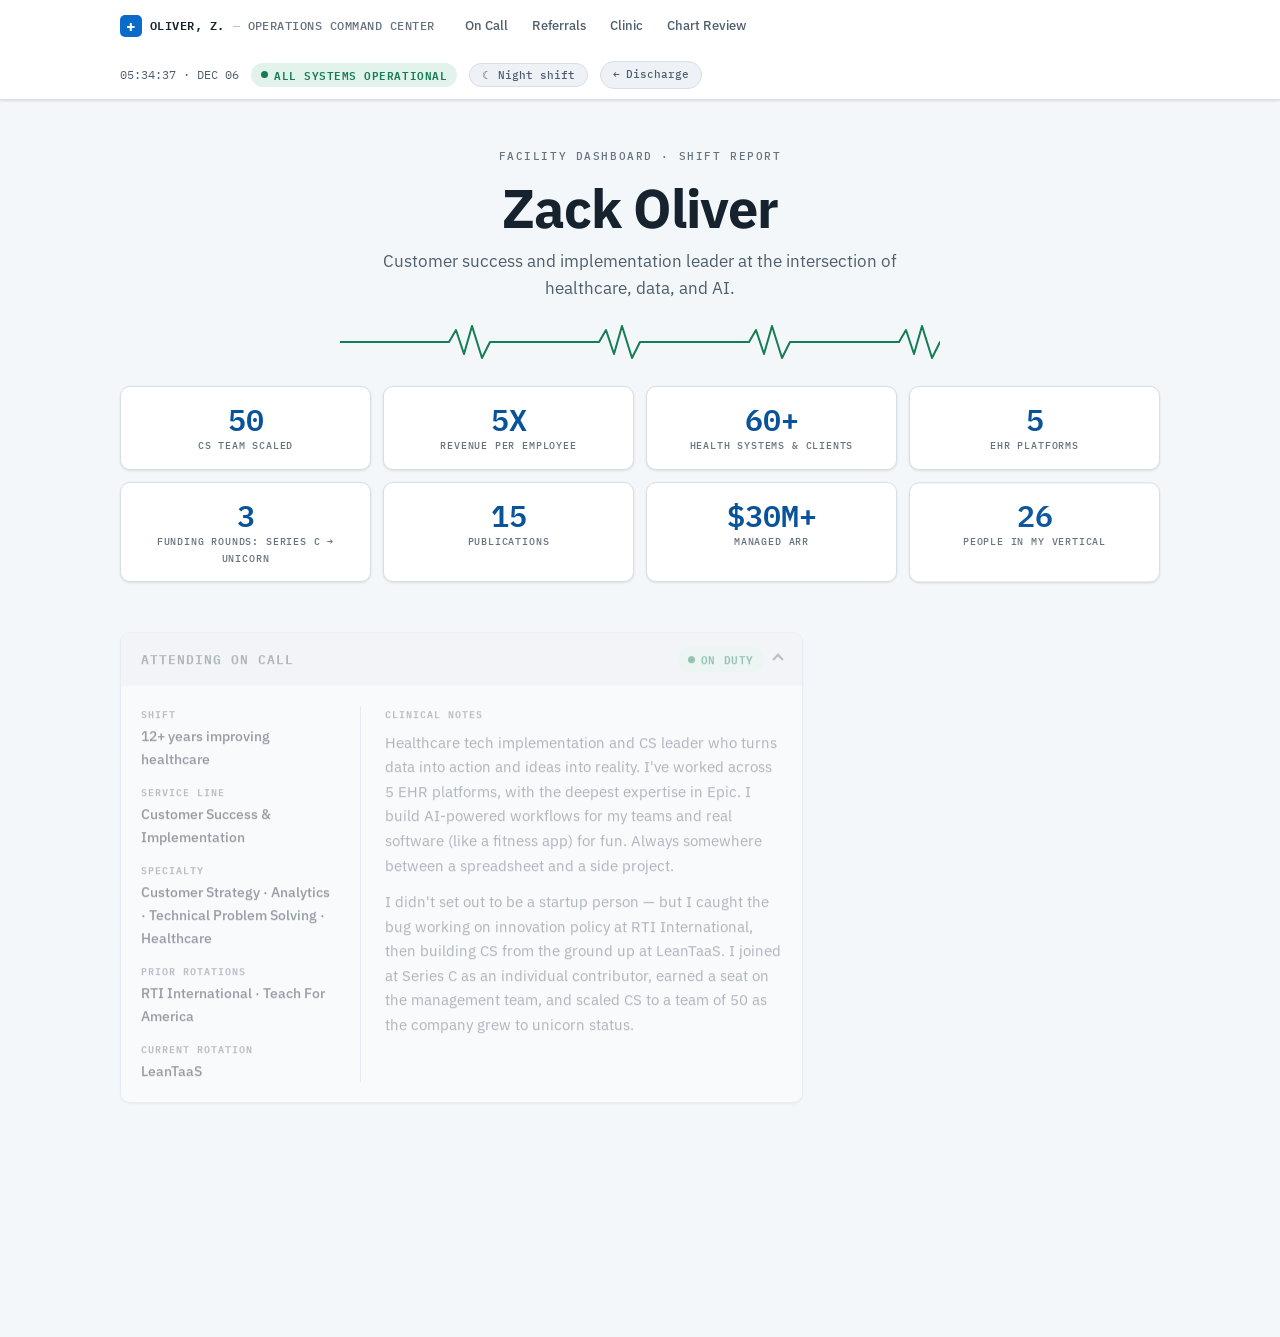
==== healthcare.html @ 646eb411 "Add Zack's Arcade as a 5th side project on both portfolios Zack's Arcade (https://zack0liver.github." ====
<!DOCTYPE html>
<html lang="en">
<head>
  <meta charset="UTF-8" />
  <meta name="viewport" content="width=device-width, initial-scale=1.0" />
  <title>Zack Oliver — Healthcare Mode</title>
  <meta name="description" content="Zack Oliver — customer success and implementation leader at the intersection of healthcare, data, and AI." />
  <link rel="preconnect" href="https://fonts.googleapis.com" />
  <link rel="preconnect" href="https://fonts.gstatic.com" crossorigin />
  <link href="https://fonts.googleapis.com/css2?family=IBM+Plex+Sans:wght@400;500;600;700&family=IBM+Plex+Mono:wght@400;500;600&display=swap" rel="stylesheet" />
  <link rel="stylesheet" href="healthcare.css" />
</head>
<body>
  <a class="skip-link" href="#main">Skip to content</a>

  <header class="statusbar">
    <div class="statusbar-inner">
      <div class="facility">
        <span class="facility-mark" aria-hidden="true">+</span>
        <span class="facility-name">OLIVER, Z. <span class="facility-sep" aria-hidden="true">—</span> <span class="facility-sub">OPERATIONS COMMAND CENTER</span></span>
      </div>

      <nav class="statusbar-nav" aria-label="Sections">
        <a href="#profile">On Call</a>
        <a href="#consults">Referrals</a>
        <a href="#units">Clinic</a>
        <a href="#records">Chart Review</a>
      </nav>

      <div class="statusbar-right">
        <span class="clock" id="clock" aria-hidden="true"></span>
        <span class="pill pill--ok pill--pulse"><span class="pill-dot" aria-hidden="true"></span>ALL SYSTEMS OPERATIONAL</span>
        <button class="theme-toggle" id="themeToggle" type="button" aria-pressed="false">
          <span class="theme-toggle-icon" aria-hidden="true">☾</span>
          <span class="theme-toggle-label">Night shift</span>
        </button>
        <a class="theme-toggle mode-exit" href="index.html" aria-label="Discharge — return to the classic portfolio">
          <span aria-hidden="true">←</span>
          <span>Discharge</span>
        </a>
      </div>
    </div>
  </header>

  <main id="main">

    <section class="hero" aria-labelledby="heroName">
      <p class="hero-kicker">FACILITY DASHBOARD · SHIFT REPORT</p>
      <h1 id="heroName">Zack Oliver</h1>
      <p class="tagline">Customer success and implementation leader at the intersection of healthcare, data, and AI.</p>

      <div class="ekg" aria-hidden="true">
        <svg viewBox="0 0 600 40" preserveAspectRatio="none" focusable="false">
          <path class="ekg-path" d="M0,20 L109,20 L116,8 L124,32 L132,4 L142,36 L150,20 L259,20 L266,8 L274,32 L282,4 L292,36 L300,20 L409,20 L416,8 L424,32 L432,4 L442,36 L450,20 L559,20 L566,8 L574,32 L582,4 L592,36 L600,20"
                fill="none" stroke="currentColor" stroke-width="2" stroke-linejoin="round" stroke-linecap="round" />
        </svg>
      </div>

      <ul class="kpi-strip">
        <li class="kpi">
          <span class="kpi-num" data-target="50">50</span>
          <span class="kpi-label">CS team scaled</span>
        </li>
        <li class="kpi">
          <span class="kpi-num" data-target="5" data-suffix="X">5X</span>
          <span class="kpi-label">Revenue per employee</span>
        </li>
        <li class="kpi">
          <span class="kpi-num" data-target="60" data-suffix="+">60+</span>
          <span class="kpi-label">Health systems &amp; clients</span>
        </li>
        <li class="kpi">
          <span class="kpi-num" data-target="5">5</span>
          <span class="kpi-label">EHR platforms</span>
        </li>
        <li class="kpi">
          <span class="kpi-num" data-target="3">3</span>
          <span class="kpi-label">Funding rounds: Series C → Unicorn</span>
        </li>
        <li class="kpi">
          <span class="kpi-num" data-target="15">15</span>
          <span class="kpi-label">Publications</span>
        </li>
        <li class="kpi">
          <span class="kpi-num" data-target="30" data-prefix="$" data-suffix="M+">$30M+</span>
          <span class="kpi-label">Managed ARR</span>
        </li>
        <li class="kpi">
          <span class="kpi-num" data-target="26">26</span>
          <span class="kpi-label">People in my vertical</span>
        </li>
      </ul>
    </section>

    <div class="board">

      <!-- Bio → Attending on Call -->
      <section class="panel panel--profile" id="profile" aria-labelledby="profileTitle">
        <h2 class="panel-heading">
          <button type="button" class="panel-head panel-toggle" id="profileToggle" aria-expanded="true" aria-controls="profileCollapse">
            <span class="panel-title" id="profileTitle">Attending on Call</span>
            <span class="panel-head-right">
              <span class="pill pill--ok"><span class="pill-dot" aria-hidden="true"></span>ON DUTY</span>
              <span class="panel-chevron" aria-hidden="true"></span>
            </span>
          </button>
        </h2>
        <div class="panel-collapse" id="profileCollapse">
        <div class="panel-collapse-inner">
        <div class="panel-body profile-grid">
          <dl class="id-band">
            <div class="id-field">
              <dt>Shift</dt>
              <dd>12+ years improving healthcare</dd>
            </div>
            <div class="id-field">
              <dt>Service line</dt>
              <dd>Customer Success &amp; Implementation</dd>
            </div>
            <div class="id-field">
              <dt>Specialty</dt>
              <dd>Customer Strategy · Analytics · Technical Problem Solving · Healthcare</dd>
            </div>
            <div class="id-field">
              <dt>Prior rotations</dt>
              <dd>RTI International · Teach For America</dd>
            </div>
            <div class="id-field">
              <dt>Current rotation</dt>
              <dd>LeanTaaS</dd>
            </div>
          </dl>
          <div class="clinical-notes">
            <h3 class="notes-label">Clinical notes</h3>
            <p class="bio-text">Healthcare tech implementation and CS leader who turns data into action and ideas into reality. I've worked across 5 EHR platforms, with the deepest expertise in Epic. I build AI-powered workflows for my teams and real software (like a fitness app) for fun. Always somewhere between a spreadsheet and a side project.</p>
            <p class="bio-text">I didn't set out to be a startup person — but I caught the bug working on innovation policy at RTI International, then building CS from the ground up at LeanTaaS. I joined at Series C as an individual contributor, earned a seat on the management team, and scaled CS to a team of 50 as the company grew to unicorn status.</p>
          </div>
        </div>
        </div>
        </div>
      </section>

      <!-- Work → Referral Network -->
      <section class="panel panel--consults" id="consults" aria-labelledby="consultsTitle">
        <h2 class="panel-heading">
          <button type="button" class="panel-head panel-toggle" id="consultsToggle" aria-expanded="true" aria-controls="consultsCollapse">
            <span class="panel-title" id="consultsTitle">Referral Network</span>
            <span class="panel-head-right">
              <span class="pill pill--info">2 OPEN REFERRALS</span>
              <span class="panel-chevron" aria-hidden="true"></span>
            </span>
          </button>
        </h2>
        <div class="panel-collapse" id="consultsCollapse">
          <div class="panel-collapse-inner">
            <div class="panel-body order-list">
              <a class="order" href="https://www.linkedin.com/in/zackoliver/" target="_blank" rel="noopener">
                <span class="order-text">
                  <span class="order-name">LinkedIn</span>
                  <span class="order-sub">Request consult</span>
                </span>
                <span class="order-arrow" aria-hidden="true">↗</span>
              </a>
              <a class="order" href="https://drive.google.com/file/d/1kv2L6vdcM7MrPz89x0JwOyeT-WVgE5cF/view?usp=sharing" target="_blank" rel="noopener">
                <span class="order-text">
                  <span class="order-name">Resume</span>
                  <span class="order-sub">Full chart · PDF</span>
                </span>
                <span class="order-arrow" aria-hidden="true">↗</span>
              </a>
            </div>
          </div>
        </div>
      </section>

      <!-- Side Projects → After-Hours Clinic bed board -->
      <section class="panel panel--units" id="units" aria-labelledby="unitsTitle">
        <h2 class="panel-heading">
          <button type="button" class="panel-head panel-toggle" id="unitsToggle" aria-expanded="true" aria-controls="unitsCollapse">
            <span class="panel-title" id="unitsTitle">After-Hours Clinic</span>
            <span class="panel-head-right">
              <span class="pill pill--ok"><span class="pill-dot" aria-hidden="true"></span>5 BEDS · ALL STABLE</span>
              <span class="panel-chevron" aria-hidden="true"></span>
            </span>
          </button>
        </h2>
        <div class="panel-collapse" id="unitsCollapse">
          <div class="panel-collapse-inner">
            <div class="unit-board" id="unitBoard">
              <noscript>
                <ul class="noscript-units">
                  <li><a href="https://cltstartups.com/" target="_blank" rel="noopener">Charlotte Startup Index</a></li>
                  <li><a href="https://zack0liver.github.io/kettlebell-app/" target="_blank" rel="noopener">Kettlebell Genie</a></li>
                  <li><a href="https://zack0liver.github.io/recipe-clipper/" target="_blank" rel="noopener">NomBook</a></li>
                  <li><a href="https://zack0liver.github.io/spark-app/" target="_blank" rel="noopener">Spark App</a></li>
                  <li><a href="https://zack0liver.github.io/games" target="_blank" rel="noopener">Zack's Arcade</a></li>
                </ul>
              </noscript>
            </div>
          </div>
        </div>
      </section>

      <!-- Publications → Chart Review -->
      <section class="panel panel--records" id="records" aria-labelledby="recordsTitle">
        <h2 class="panel-heading">
          <button type="button" class="panel-head panel-toggle" id="recordsToggle" aria-expanded="true" aria-controls="recordsCollapse">
            <span class="panel-title" id="recordsTitle">Chart Review</span>
            <span class="panel-head-right">
              <span class="pill pill--info">15 ENTRIES</span>
              <span class="panel-chevron" aria-hidden="true"></span>
            </span>
          </button>
        </h2>
        <div class="panel-collapse" id="recordsCollapse">
        <div class="panel-collapse-inner">
        <div class="panel-body">

          <div class="validation-strip">
            <span class="validation-label">External validation — as cited in</span>
            <span class="validation-outlets">
              <span>The New York Times</span>
              <span>NPR</span>
              <span>Ars Technica</span>
              <span>Becker's</span>
            </span>
          </div>

          <div class="filter-bar" role="group" aria-label="Filter records by tag">
            <button class="filter-btn" type="button" data-filter="all" aria-pressed="true">All <span class="filter-count">15</span></button>
            <button class="filter-btn" type="button" data-filter="healthcare" aria-pressed="false">healthcare <span class="filter-count">5</span></button>
            <button class="filter-btn" type="button" data-filter="startups" aria-pressed="false">startups <span class="filter-count">2</span></button>
            <button class="filter-btn" type="button" data-filter="innovation" aria-pressed="false">innovation <span class="filter-count">8</span></button>
            <span class="visually-hidden" aria-live="polite" id="filterStatus"></span>
          </div>

          <ol class="pub-list">

            <li class="pub-item" data-tag="healthcare">
              <span class="pub-year">2024</span>
              <div class="pub-body">
                <p class="pub-authors">Tobias, P., <strong>Oliver, Z. T.</strong>, &amp; Huang, Y.</p>
                <p class="pub-title"><a class="pub-link" href="https://www.ons.org/publications-research/cjon/28/2/using-acuity-predict-oncology-infusion-center-daily-nurse-staffing" target="_blank" rel="noopener">Using Acuity to Predict Oncology Infusion Center Daily Nurse Staffing and Outcomes</a></p>
                <p class="pub-venue">Clinical Journal of Oncology Nursing</p>
              </div>
              <span class="pub-tag pub-tag--healthcare">healthcare</span>
            </li>

            <li class="pub-item" data-tag="startups">
              <span class="pub-year">2022–2024</span>
              <div class="pub-body">
                <p class="pub-authors"><strong>Oliver, Z.</strong></p>
                <p class="pub-title"><a class="pub-link" href="https://cltstartups.substack.com/welcome" target="_blank" rel="noopener">Charlotte Startup Dispatch</a></p>
                <p class="pub-venue">Substack</p>
              </div>
              <span class="pub-tag pub-tag--startups">startups</span>
            </li>

            <li class="pub-item" data-tag="healthcare">
              <span class="pub-year">2023</span>
              <div class="pub-body">
                <p class="pub-authors"><strong>Oliver, Z.</strong> &amp; Pikulin, M.</p>
                <p class="pub-title"><a class="pub-link" href="https://leantaas.com/wp-content/uploads/2023/07/LeanTaaS_INF_eBook_ConqueringVariability.pdf" target="_blank" rel="noopener">Expect the unexpected: how to conquer variability in your outpatient infusion center</a></p>
                <p class="pub-venue">LeanTaaS Blog</p>
              </div>
              <span class="pub-tag pub-tag--healthcare">healthcare</span>
            </li>

            <li class="pub-item" data-tag="innovation">
              <span class="pub-year">2020</span>
              <div class="pub-body">
                <p class="pub-authors">Link, A.N. &amp; <strong>Oliver, Z. T.</strong></p>
                <p class="pub-title"><a class="pub-link" href="https://www.e-elgar.com/shop/usd/technology-transfer-and-us-public-sector-innovation-9781788976558.html" target="_blank" rel="noopener">Technology Transfer and US Public Sector Innovation</a></p>
                <p class="pub-venue">Edward Elgar Publishing</p>
              </div>
              <span class="pub-tag pub-tag--innovation">innovation</span>
            </li>

            <li class="pub-item" data-tag="startups">
              <span class="pub-year">2020</span>
              <div class="pub-body">
                <p class="pub-authors"><strong>Oliver, Z. T.</strong>, Hogan, M., &amp; Albats, E.</p>
                <p class="pub-title"><a class="pub-link" href="https://brill.com/view/journals/thj/7/1/article-p83_4.xml" target="_blank" rel="noopener">Bridging the Knowledge and Business Ecosystems: Resources and Mechanisms for Regional Entrepreneurial Development</a></p>
                <p class="pub-venue">Triple Helix, 7(1)</p>
              </div>
              <span class="pub-tag pub-tag--startups">startups</span>
            </li>

            <li class="pub-item" data-tag="innovation">
              <span class="pub-year">2019</span>
              <div class="pub-body">
                <p class="pub-authors">O'Connor, A.C., Gallaher, M.P., Clark-Sutton, K., <strong>Oliver, Z. T.</strong>, et al.</p>
                <p class="pub-title"><a class="pub-link" href="https://www.rti.org/publication/economic-benefits-global-positioning-system-gps" target="_blank" rel="noopener">Economic Benefits of the Global Positioning System (GPS)</a></p>
                <p class="pub-venue">RTI International / NIST</p>
              </div>
              <span class="pub-tag pub-tag--innovation">innovation</span>
            </li>

            <li class="pub-item" data-tag="healthcare">
              <span class="pub-year">2018</span>
              <div class="pub-body">
                <p class="pub-authors">Honeycutt, A.A., Allaire, B.T., Scott, T.J., <strong>Oliver, Z. T.</strong>, &amp; O'Connor, A.C.</p>
                <p class="pub-title"><a class="pub-link" href="https://aspe.hhs.gov/sites/default/files/migrated_legacy_files//179772/DrugDevelopmentPolicyTools.pdf" target="_blank" rel="noopener">Costs and benefits of selected policy tools to promote drug development</a></p>
                <p class="pub-venue">Prepared for ASPE, U.S. Department of Health and Human Services</p>
              </div>
              <span class="pub-tag pub-tag--healthcare">healthcare</span>
            </li>

            <li class="pub-item" data-tag="innovation">
              <span class="pub-year">2018</span>
              <div class="pub-body">
                <p class="pub-authors">Chen, C., Link, A.N., &amp; <strong>Oliver, Z. T.</strong></p>
                <p class="pub-title"><a class="pub-link" href="https://link.springer.com/article/10.1007/s11192-018-2665-2" target="_blank" rel="noopener">US federal laboratories and their research partners: a quantitative case study</a></p>
                <p class="pub-venue">Scientometrics, 115, 501–517</p>
              </div>
              <span class="pub-tag pub-tag--innovation">innovation</span>
            </li>

            <li class="pub-item" data-tag="innovation">
              <span class="pub-year">2018</span>
              <div class="pub-body">
                <p class="pub-authors"><strong>Oliver, Z.</strong>, Clark-Sutton, K., VanLear, S., et al.</p>
                <p class="pub-title"><a class="pub-link" href="https://www.rti.org/publication/impact-facebooks-us-data-center-fleet" target="_blank" rel="noopener">The Impact of Facebook's U.S. Data Center Fleet</a></p>
                <p class="pub-venue">RTI International</p>
              </div>
              <span class="pub-tag pub-tag--innovation">innovation</span>
            </li>

            <li class="pub-item" data-tag="healthcare">
              <span class="pub-year">2017</span>
              <div class="pub-body">
                <p class="pub-authors">Walsh, A.C., Salem, M., <strong>Oliver, Z. T.</strong>, &amp; Clark-Sutton, K.</p>
                <p class="pub-title"><a class="pub-link" href="https://link.springer.com/article/10.1007/s10961-017-9610-z" target="_blank" rel="noopener">Social and Economic Impact of the Commercialization of the Argus II Artificial Retina in the United States</a></p>
                <p class="pub-venue">Journal of Technology Transfer</p>
              </div>
              <span class="pub-tag pub-tag--healthcare">healthcare</span>
            </li>

            <li class="pub-item" data-tag="innovation">
              <span class="pub-year">2017</span>
              <div class="pub-body">
                <p class="pub-authors">Gallaher, M.P., Scott, T.J., <strong>Oliver, Z. T.</strong>, Clark-Sutton, K., &amp; Anderson, B.</p>
                <p class="pub-title"><a class="pub-link" href="https://www.energy.gov/eere/buildings/downloads/benefit-cost-evaluation-us-department-energy-investment-hvac-water-heating" target="_blank" rel="noopener">Benefit-Cost Evaluation of US Department of Energy Investment in HVAC, Water Heating, and Appliance Technologies</a></p>
                <p class="pub-venue">RTI International / U.S. Department of Energy</p>
              </div>
              <span class="pub-tag pub-tag--innovation">innovation</span>
            </li>

            <li class="pub-item" data-tag="healthcare">
              <span class="pub-year">2017</span>
              <div class="pub-body">
                <p class="pub-authors"><strong>Oliver, Z.</strong>, Lim, B., &amp; Woolacott, J.</p>
                <p class="pub-title"><a class="pub-link" href="https://www.ncha.org/wp-content/uploads/2018/03/2017-NC-Hospitals-Economic-Impact-Report-FINAL.pdf" target="_blank" rel="noopener">The Economic Impact of Hospitals and Health Systems in North Carolina</a></p>
                <p class="pub-venue">North Carolina Healthcare Association / RTI International</p>
              </div>
              <span class="pub-tag pub-tag--healthcare">healthcare</span>
            </li>

            <li class="pub-item" data-tag="innovation">
              <span class="pub-year">2016</span>
              <div class="pub-body">
                <p class="pub-authors">Gallaher, M.P., <strong>Oliver, Z. T.</strong>, Rieth, K.T., &amp; O'Connor, A.C.</p>
                <p class="pub-title"><a class="pub-link" href="https://www.nist.gov/publications/economic-analysis-technology-infrastructure-needs-advanced-manufacturing-smart" target="_blank" rel="noopener">Economic Analysis of Technology Infrastructure Needs for Advanced Manufacturing: Smart Manufacturing</a></p>
                <p class="pub-venue">NIST GCR 16-007</p>
              </div>
              <span class="pub-tag pub-tag--innovation">innovation</span>
            </li>

            <li class="pub-item" data-tag="innovation">
              <span class="pub-year">2016</span>
              <div class="pub-body">
                <p class="pub-authors">Link, A.N., <strong>Oliver, Z. T.</strong>, &amp; O'Connor, A.C.</p>
                <p class="pub-title"><a class="pub-link" href="https://nvlpubs.nist.gov/nistpubs/gcr/2016/NIST.GCR.16-005.pdf" target="_blank" rel="noopener">Economic Analysis of Technology Infrastructure Needs for Advanced Manufacturing: Advanced Robotics and Automation</a></p>
                <p class="pub-venue">NIST GCR 16-005</p>
              </div>
              <span class="pub-tag pub-tag--innovation">innovation</span>
            </li>

            <li class="pub-item" data-tag="innovation">
              <span class="pub-year">2016</span>
              <div class="pub-body">
                <p class="pub-authors"><strong>Oliver, Z. T.</strong></p>
                <p class="pub-title"><a class="pub-link" href="https://www.darenc.gov/home/showpublisheddocument/1233/636179214120300000" target="_blank" rel="noopener">Dare County Economic Development Strategic Plan</a></p>
                <p class="pub-venue">Dare County</p>
              </div>
              <span class="pub-tag pub-tag--innovation">innovation</span>
            </li>

          </ol>

        </div>
        </div>
        </div>
      </section>

    </div>
  </main>

  <footer class="sys-footer">
    <span class="sys-line">SOURCE: <a href="https://github.com/zack0liver" target="_blank" rel="noopener">GitHub</a></span>
    <span class="sys-line sys-line--right">END OF SHIFT REPORT</span>
  </footer>

  <script src="https://cdnjs.cloudflare.com/ajax/libs/gsap/3.12.5/gsap.min.js"></script>
  <script src="healthcare.js"></script>
</body>
</html>
---- healthcare.css ----
/* ── Reset & Base ─────────────────────────────────── */
*, *::before, *::after {
  box-sizing: border-box;
  margin: 0;
  padding: 0;
}

:root {
  /* surfaces */
  --bg:            #f4f7fa;
  --surface:       #ffffff;
  --surface-2:     #eef2f6;
  --border:        #d8dfe7;
  --border-strong: #b7c2ce;

  /* text */
  --text:   #16232f;
  --text-2: #4f5e6c;
  --text-3: #66737e;

  /* brand + semantic status */
  --accent:        #0b6bcb;
  --accent-strong: #085399;
  --accent-soft:   #e4effb;
  --ok:            #147d52;
  --ok-soft:       #e1f3ea;
  --warn:          #9a5b00;
  --warn-soft:     #fbf0de;

  /* type */
  --font-ui:   "IBM Plex Sans", system-ui, -apple-system, sans-serif;
  --font-mono: "IBM Plex Mono", ui-monospace, "SF Mono", monospace;

  /* shape */
  --radius:      10px;
  --radius-sm:   5px;
  --radius-pill: 999px;
  --shadow-1: 0 1px 2px rgba(22, 35, 47, 0.05), 0 1px 3px rgba(22, 35, 47, 0.07);
  --shadow-2: 0 4px 12px rgba(22, 35, 47, 0.10);
  --transition: 0.18s ease;
}

[data-theme="night"] {
  --bg:            #0e141b;
  --surface:       #171f28;
  --surface-2:     #1e2833;
  --border:        #2a3644;
  --border-strong: #3b4a5b;

  --text:   #e6edf3;
  --text-2: #a9b6c2;
  --text-3: #8b98a5;

  --accent:        #5aa2e8;
  --accent-strong: #8fc0f2;
  --accent-soft:   #14304d;
  --ok:            #3fbf8a;
  --ok-soft:       #0f3226;
  --warn:          #e0a34e;
  --warn-soft:     #3a2c14;

  --shadow-1: none;
  --shadow-2: none;
}

html {
  font-size: 16px;
  scroll-behavior: smooth;
  scroll-padding-top: 76px;
}

body {
  background-color: var(--bg);
  color: var(--text);
  font-family: var(--font-ui);
  line-height: 1.6;
  min-height: 100vh;
  display: flex;
  flex-direction: column;
  overflow-x: hidden;
  transition: background-color var(--transition), color var(--transition);
}

a { color: var(--accent-strong); }

:focus-visible {
  outline: 2px solid var(--accent);
  outline-offset: 2px;
  border-radius: var(--radius-sm);
}

.visually-hidden {
  position: absolute;
  width: 1px;
  height: 1px;
  padding: 0;
  margin: -1px;
  overflow: hidden;
  clip: rect(0 0 0 0);
  white-space: nowrap;
  border: 0;
}

.skip-link {
  position: absolute;
  top: -48px;
  left: 12px;
  z-index: 200;
  background: var(--accent);
  color: #fff;
  padding: 8px 16px;
  border-radius: 0 0 var(--radius-sm) var(--radius-sm);
  font-weight: 600;
  text-decoration: none;
  transition: top var(--transition);
}
.skip-link:focus { top: 0; }

/* ── Status bar ───────────────────────────────────── */
.statusbar {
  position: sticky;
  top: 0;
  z-index: 100;
  background: var(--surface);
  border-bottom: 1px solid var(--border);
  box-shadow: var(--shadow-1);
}

.statusbar-inner {
  max-width: 1080px;
  margin: 0 auto;
  padding: 10px 20px;
  display: flex;
  align-items: center;
  gap: 20px;
  flex-wrap: wrap;
}

.facility {
  display: flex;
  align-items: center;
  gap: 8px;
  font-family: var(--font-mono);
  font-size: 0.78rem;
  font-weight: 600;
  letter-spacing: 0.04em;
  white-space: nowrap;
}

.facility-mark {
  display: inline-flex;
  align-items: center;
  justify-content: center;
  width: 22px;
  height: 22px;
  border-radius: var(--radius-sm);
  background: var(--accent);
  color: #fff;
  font-size: 1rem;
  font-weight: 700;
  line-height: 1;
}

.facility-sub { color: var(--text-3); font-weight: 500; }
.facility-sep { color: var(--border-strong); }

.statusbar-nav {
  display: flex;
  gap: 4px;
  margin-right: auto;
}

.statusbar-nav a {
  font-size: 0.82rem;
  font-weight: 500;
  color: var(--text-2);
  text-decoration: none;
  padding: 5px 10px;
  border-radius: var(--radius-sm);
  transition: background var(--transition), color var(--transition);
}
.statusbar-nav a:hover {
  background: var(--surface-2);
  color: var(--text);
}

.statusbar-right {
  display: flex;
  align-items: center;
  gap: 12px;
}

.clock {
  font-family: var(--font-mono);
  font-size: 0.78rem;
  color: var(--text-2);
  font-variant-numeric: tabular-nums;
  min-width: 15ch;
  text-align: right;
}

/* ── Pills ────────────────────────────────────────── */
.pill {
  display: inline-flex;
  align-items: center;
  gap: 6px;
  font-family: var(--font-mono);
  font-size: 0.66rem;
  font-weight: 600;
  letter-spacing: 0.05em;
  text-transform: uppercase;
  padding: 4px 10px;
  border-radius: var(--radius-pill);
  white-space: nowrap;
}

.pill--ok   { background: var(--ok-soft);     color: var(--ok); }
.pill--info { background: var(--accent-soft); color: var(--accent-strong); }
.pill--warn { background: var(--warn-soft);   color: var(--warn); }

.pill-dot {
  width: 7px;
  height: 7px;
  border-radius: 50%;
  background: currentColor;
  flex-shrink: 0;
}

.pill--pulse .pill-dot { animation: pulse 2s ease-in-out infinite; }

@keyframes pulse {
  0%, 100% { opacity: 1; transform: scale(1); }
  50%      { opacity: 0.45; transform: scale(0.8); }
}

/* ── Theme toggle ─────────────────────────────────── */
.theme-toggle {
  display: inline-flex;
  align-items: center;
  gap: 6px;
  font-family: var(--font-mono);
  font-size: 0.7rem;
  font-weight: 500;
  color: var(--text-2);
  background: var(--surface-2);
  border: 1px solid var(--border);
  border-radius: var(--radius-pill);
  padding: 4px 12px;
  cursor: pointer;
  transition: background var(--transition), color var(--transition), border-color var(--transition);
}
.theme-toggle:hover {
  color: var(--text);
  border-color: var(--border-strong);
}
.theme-toggle[aria-pressed="true"] {
  background: var(--accent-soft);
  color: var(--accent-strong);
  border-color: var(--accent);
}

/* ── Discharge (back to classic portfolio) ────────── */
.mode-exit { text-decoration: none; }

/* ── Layout ───────────────────────────────────────── */
main {
  flex: 1;
  width: 100%;
  max-width: 1080px;
  margin: 0 auto;
  padding: 48px 20px 56px;
}

/* ── Hero ─────────────────────────────────────────── */
.hero {
  text-align: center;
  margin-bottom: 40px;
}

.hero-kicker {
  font-family: var(--font-mono);
  font-size: 0.7rem;
  font-weight: 500;
  letter-spacing: 0.14em;
  color: var(--text-3);
  margin-bottom: 12px;
}

.hero h1 {
  font-size: clamp(2.2rem, 5.5vw, 3.4rem);
  font-weight: 700;
  letter-spacing: -0.02em;
  line-height: 1.1;
}

.tagline {
  margin-top: 10px;
  color: var(--text-2);
  font-size: 1.06rem;
  max-width: 560px;
  margin-left: auto;
  margin-right: auto;
}

.ekg {
  max-width: 600px;
  margin: 20px auto 24px;
  color: var(--ok);
}
.ekg svg { display: block; width: 100%; height: 40px; }

.ekg-path {
  stroke-dasharray: 950;
  stroke-dashoffset: 950;
  animation: ekg-draw 2.2s ease-out 0.3s forwards;
}

@keyframes ekg-draw {
  to { stroke-dashoffset: 0; }
}

/* ── KPI strip ────────────────────────────────────── */
.kpi-strip {
  list-style: none;
  display: grid;
  grid-template-columns: repeat(4, 1fr);
  gap: 12px;
  max-width: 1080px;
  margin: 0 auto;
}

.kpi {
  background: var(--surface);
  border: 1px solid var(--border);
  border-radius: var(--radius);
  box-shadow: var(--shadow-1);
  padding: 16px 12px 14px;
  display: flex;
  flex-direction: column;
  align-items: center;
  gap: 2px;
  transition: transform var(--transition), box-shadow var(--transition);
}
.kpi:hover {
  transform: translateY(-2px);
  box-shadow: var(--shadow-2);
}

.kpi-num {
  font-family: var(--font-mono);
  font-size: 1.9rem;
  font-weight: 600;
  line-height: 1.1;
  color: var(--accent-strong);
  font-variant-numeric: tabular-nums;
}

.kpi-label {
  font-family: var(--font-mono);
  font-size: 0.64rem;
  font-weight: 500;
  letter-spacing: 0.08em;
  text-transform: uppercase;
  color: var(--text-3);
  text-align: center;
}

/* ── Board & panels ───────────────────────────────── */
.board {
  display: grid;
  grid-template-columns: 2fr 1fr;
  gap: 16px;
}

.panel {
  background: var(--surface);
  border: 1px solid var(--border);
  border-radius: var(--radius);
  box-shadow: var(--shadow-1);
  overflow: hidden;
}

.panel--units,
.panel--records { grid-column: 1 / -1; }

.panel-head {
  display: flex;
  align-items: center;
  justify-content: space-between;
  gap: 12px;
  flex-wrap: wrap;
  padding: 14px 20px;
  background: var(--surface-2);
  border-bottom: 1px solid var(--border);
}

.panel-title {
  font-family: var(--font-mono);
  font-size: 0.8rem;
  font-weight: 600;
  letter-spacing: 0.08em;
  text-transform: uppercase;
  color: var(--text-2);
}

.panel-body { padding: 20px; }

/* ── Collapsible panel toggle (Consults / Units / Records) ── */
.panel-heading { margin: 0; }

.panel-toggle {
  appearance: none;
  -webkit-appearance: none;
  border: none;
  margin: 0;
  text-align: left;
  box-sizing: border-box;
  width: 100%;
  cursor: pointer;
  font: inherit;
  color: inherit;
}

.panel-toggle:hover { background: var(--border); }

.panel-head-right {
  display: flex;
  align-items: center;
  gap: 10px;
}

.panel-chevron {
  width: 8px;
  height: 8px;
  border-right: 2px solid var(--text-3);
  border-bottom: 2px solid var(--text-3);
  transform: rotate(45deg);
  transition: transform var(--transition);
  flex-shrink: 0;
}

.panel-toggle[aria-expanded="true"] .panel-chevron {
  transform: rotate(-135deg);
}

.panel-collapse {
  display: grid;
  grid-template-rows: 1fr;
  transition: grid-template-rows var(--transition);
}

.panel-collapse.is-collapsed { grid-template-rows: 0fr; }

.panel-collapse-inner { overflow: hidden; min-height: 0; }

/* ── Attending Profile ────────────────────────────── */
.profile-grid {
  display: grid;
  grid-template-columns: 220px 1fr;
  gap: 24px;
}

.id-band {
  display: flex;
  flex-direction: column;
  gap: 14px;
  padding-right: 24px;
  border-right: 1px solid var(--border);
}

.id-field dt {
  font-family: var(--font-mono);
  font-size: 0.62rem;
  font-weight: 600;
  letter-spacing: 0.1em;
  text-transform: uppercase;
  color: var(--text-3);
  margin-bottom: 2px;
}

.id-field dd {
  font-size: 0.9rem;
  font-weight: 500;
  color: var(--text);
}

.notes-label {
  font-family: var(--font-mono);
  font-size: 0.62rem;
  font-weight: 600;
  letter-spacing: 0.1em;
  text-transform: uppercase;
  color: var(--text-3);
  margin-bottom: 8px;
}

.bio-text {
  color: var(--text-2);
  font-size: 0.96rem;
}
.bio-text + .bio-text { margin-top: 12px; }

/* ── External Consults ────────────────────────────── */
.order-list {
  display: flex;
  flex-direction: column;
  gap: 10px;
}

.order {
  display: flex;
  align-items: center;
  justify-content: space-between;
  gap: 12px;
  padding: 12px 16px;
  background: var(--surface-2);
  border: 1px solid var(--border);
  border-radius: var(--radius-sm);
  text-decoration: none;
  transition: border-color var(--transition), transform var(--transition), box-shadow var(--transition);
}
.order:hover {
  border-color: var(--accent);
  transform: translateY(-2px);
  box-shadow: var(--shadow-1);
}

.order-text { display: flex; flex-direction: column; }

.order-name {
  font-weight: 600;
  font-size: 0.95rem;
  color: var(--text);
}

.order-sub {
  font-family: var(--font-mono);
  font-size: 0.66rem;
  letter-spacing: 0.06em;
  text-transform: uppercase;
  color: var(--text-3);
}

.order-arrow {
  color: var(--accent);
  font-size: 1.1rem;
  transition: transform var(--transition);
}
.order:hover .order-arrow { transform: translate(2px, -2px); }

/* ── Innovation Unit bed board ────────────────────── */
.unit-board {
  display: grid;
  grid-template-columns: repeat(3, 1fr);
  gap: 12px;
  padding: 16px;
}

.unit-card {
  display: flex;
  flex-direction: column;
  gap: 6px;
  background: var(--surface-2);
  border: 1px solid var(--border);
  border-radius: var(--radius);
  padding: 12px 14px;
  transition: border-color var(--transition), transform var(--transition), box-shadow var(--transition);
}
.unit-card:hover {
  border-color: var(--border-strong);
  transform: translateY(-2px);
  box-shadow: var(--shadow-2);
}

.unit-top {
  display: flex;
  align-items: center;
  justify-content: space-between;
  gap: 8px;
}

.bed-num {
  font-family: var(--font-mono);
  font-size: 0.62rem;
  font-weight: 600;
  letter-spacing: 0.1em;
  color: var(--text-3);
}

.unit-dept {
  font-family: var(--font-mono);
  font-size: 0.58rem;
  font-weight: 600;
  letter-spacing: 0.08em;
  text-transform: uppercase;
  color: var(--accent-strong);
  background: var(--accent-soft);
  padding: 2px 8px;
  border-radius: var(--radius-pill);
  width: fit-content;
}

.unit-title {
  font-size: 0.98rem;
  font-weight: 600;
  letter-spacing: -0.01em;
}

.unit-desc {
  font-size: 0.8rem;
  color: var(--text-2);
  flex: 1;
}

.unit-stack {
  display: flex;
  flex-wrap: wrap;
  gap: 5px;
}

.unit-stack span {
  font-family: var(--font-mono);
  font-size: 0.6rem;
  color: var(--text-2);
  background: var(--surface);
  border: 1px solid var(--border);
  padding: 2px 6px;
  border-radius: var(--radius-sm);
}

.unit-link {
  display: inline-flex;
  align-items: center;
  gap: 5px;
  width: fit-content;
  margin-top: 2px;
  font-size: 0.76rem;
  font-weight: 600;
  color: #fff;
  background: var(--accent);
  text-decoration: none;
  padding: 5px 11px;
  border-radius: var(--radius-sm);
  transition: background var(--transition);
}
.unit-link:hover { background: var(--accent-strong); }
[data-theme="night"] .unit-link { color: #0e141b; }

.noscript-units {
  list-style: none;
  display: flex;
  flex-direction: column;
  gap: 8px;
}

/* ── Records Archive ──────────────────────────────── */
.validation-strip {
  display: flex;
  align-items: baseline;
  gap: 14px;
  flex-wrap: wrap;
  background: var(--accent-soft);
  border-left: 3px solid var(--accent);
  border-radius: var(--radius-sm);
  padding: 10px 16px;
  margin-bottom: 16px;
}

.validation-label {
  font-family: var(--font-mono);
  font-size: 0.64rem;
  font-weight: 600;
  letter-spacing: 0.08em;
  text-transform: uppercase;
  color: var(--accent-strong);
}

.validation-outlets {
  display: flex;
  gap: 14px;
  flex-wrap: wrap;
  font-size: 0.88rem;
  font-weight: 600;
  color: var(--text);
}

.filter-bar {
  display: flex;
  gap: 8px;
  flex-wrap: wrap;
  margin-bottom: 16px;
}

.filter-btn {
  font-family: var(--font-mono);
  font-size: 0.72rem;
  font-weight: 500;
  color: var(--text-2);
  background: var(--surface-2);
  border: 1px solid var(--border);
  border-radius: var(--radius-pill);
  padding: 5px 14px;
  cursor: pointer;
  transition: background var(--transition), color var(--transition), border-color var(--transition);
}
.filter-btn:hover {
  color: var(--text);
  border-color: var(--border-strong);
}
.filter-btn[aria-pressed="true"] {
  background: var(--accent);
  border-color: var(--accent);
  color: #fff;
}
[data-theme="night"] .filter-btn[aria-pressed="true"] { color: #0e141b; }

.filter-count { opacity: 0.75; margin-left: 2px; }

.pub-list {
  list-style: none;
  display: flex;
  flex-direction: column;
}

.pub-item {
  display: grid;
  grid-template-columns: 88px 1fr auto;
  gap: 16px;
  align-items: start;
  padding: 14px 4px;
  border-top: 1px solid var(--border);
}
.pub-item:first-child { border-top: none; }
.pub-item[hidden] { display: none; }

.pub-year {
  font-family: var(--font-mono);
  font-size: 0.74rem;
  font-weight: 600;
  color: var(--text-3);
  padding-top: 3px;
  font-variant-numeric: tabular-nums;
}

.pub-authors {
  font-size: 0.8rem;
  color: var(--text-2);
}
.pub-authors strong { color: var(--text); font-weight: 600; }

.pub-title { margin-top: 1px; }

.pub-link {
  font-size: 0.95rem;
  font-weight: 500;
  color: var(--accent-strong);
  text-decoration: none;
}
.pub-link:hover { text-decoration: underline; }

.pub-venue {
  font-size: 0.78rem;
  font-style: italic;
  color: var(--text-3);
  margin-top: 1px;
}

.pub-tag {
  font-family: var(--font-mono);
  font-size: 0.62rem;
  font-weight: 600;
  letter-spacing: 0.06em;
  text-transform: uppercase;
  padding: 3px 10px;
  border-radius: var(--radius-pill);
  margin-top: 3px;
}

.pub-tag--healthcare { background: var(--ok-soft);     color: var(--ok); }
.pub-tag--startups   { background: var(--warn-soft);   color: var(--warn); }
.pub-tag--innovation { background: var(--accent-soft); color: var(--accent-strong); }

/* ── Footer ───────────────────────────────────────── */
.sys-footer {
  border-top: 1px solid var(--border);
  background: var(--surface);
  padding: 14px 20px;
  display: flex;
  justify-content: space-between;
  gap: 12px;
  flex-wrap: wrap;
  max-width: none;
}

.sys-line {
  font-family: var(--font-mono);
  font-size: 0.7rem;
  font-weight: 500;
  letter-spacing: 0.06em;
  color: var(--text-3);
}
.sys-line a { color: var(--accent-strong); }

/* ── Responsive ───────────────────────────────────── */
@media (max-width: 880px) {
  .statusbar-nav { order: 3; width: 100%; margin-right: 0; }
  .statusbar-right { margin-left: auto; }
  .clock { display: none; }
}

@media (max-width: 768px) {
  .board { grid-template-columns: 1fr; }
  .kpi-strip { grid-template-columns: repeat(2, 1fr); }
  .unit-board { grid-template-columns: repeat(2, 1fr); }
  .profile-grid { grid-template-columns: 1fr; }
  .id-band {
    border-right: none;
    border-bottom: 1px solid var(--border);
    padding-right: 0;
    padding-bottom: 16px;
    display: grid;
    grid-template-columns: repeat(auto-fit, minmax(150px, 1fr));
  }
}

@media (max-width: 480px) {
  main { padding: 32px 14px 40px; }
  .panel-body, .unit-board { padding: 16px 14px; }
  .unit-board { grid-template-columns: 1fr; }
  .facility-sub { display: none; }
  .pub-item { grid-template-columns: 1fr; gap: 4px; padding: 14px 0; }
  .pub-year { padding-top: 0; }
  .pub-tag { margin-top: 6px; width: fit-content; }
}

/* ── Reduced motion ───────────────────────────────── */
@media (prefers-reduced-motion: reduce) {
  html { scroll-behavior: auto; }
  *, *::before, *::after {
    animation-duration: 0.01ms !important;
    animation-iteration-count: 1 !important;
    transition-duration: 0.01ms !important;
  }
  .pill--pulse .pill-dot { animation: none; }
  .ekg-path { stroke-dashoffset: 0; animation: none; }
}
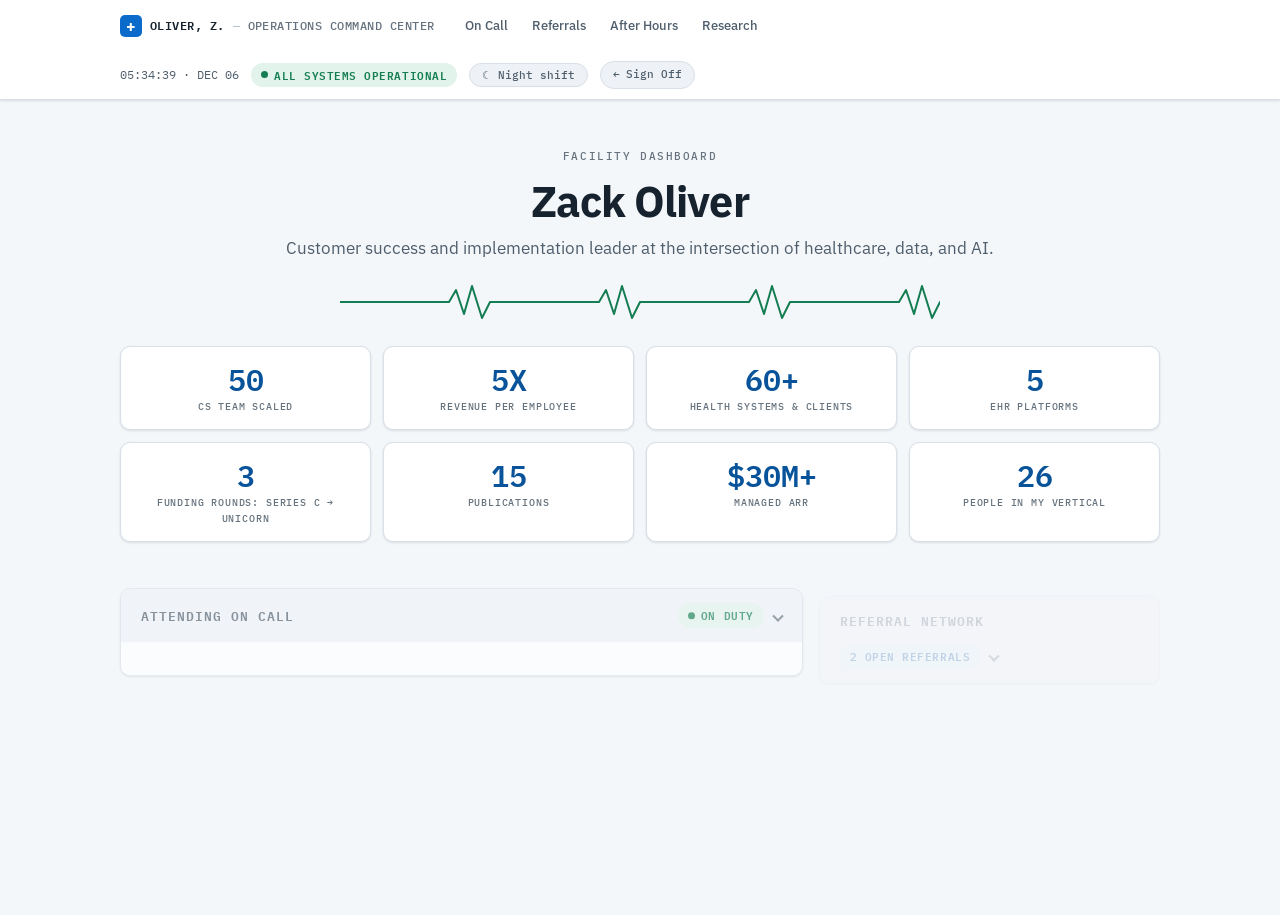
==== commit 393e8643: "Compress command-center layout and refresh section copy - LIVE -> STABLE for individual project card" ====
--- a/healthcare.html
+++ b/healthcare.html
@@ -23,8 +23,8 @@
       <nav class="statusbar-nav" aria-label="Sections">
         <a href="#profile">On Call</a>
         <a href="#consults">Referrals</a>
-        <a href="#units">Clinic</a>
-        <a href="#records">Chart Review</a>
+        <a href="#units">After Hours</a>
+        <a href="#records">Research</a>
       </nav>
 
       <div class="statusbar-right">
@@ -34,9 +34,9 @@
           <span class="theme-toggle-icon" aria-hidden="true">☾</span>
           <span class="theme-toggle-label">Night shift</span>
         </button>
-        <a class="theme-toggle mode-exit" href="index.html" aria-label="Discharge — return to the classic portfolio">
+        <a class="theme-toggle mode-exit" href="index.html" aria-label="Sign off — return to the classic portfolio">
           <span aria-hidden="true">←</span>
-          <span>Discharge</span>
+          <span>Sign Off</span>
         </a>
       </div>
     </div>
@@ -45,7 +45,7 @@
   <main id="main">
 
     <section class="hero" aria-labelledby="heroName">
-      <p class="hero-kicker">FACILITY DASHBOARD · SHIFT REPORT</p>
+      <p class="hero-kicker">FACILITY DASHBOARD</p>
       <h1 id="heroName">Zack Oliver</h1>
       <p class="tagline">Customer success and implementation leader at the intersection of healthcare, data, and AI.</p>
 
@@ -173,13 +173,13 @@
         </div>
       </section>
 
-      <!-- Side Projects → After-Hours Clinic bed board -->
+      <!-- Side Projects → After Hour Unit bed board -->
       <section class="panel panel--units" id="units" aria-labelledby="unitsTitle">
         <h2 class="panel-heading">
           <button type="button" class="panel-head panel-toggle" id="unitsToggle" aria-expanded="true" aria-controls="unitsCollapse">
-            <span class="panel-title" id="unitsTitle">After-Hours Clinic</span>
+            <span class="panel-title" id="unitsTitle">After Hour Unit</span>
             <span class="panel-head-right">
-              <span class="pill pill--ok"><span class="pill-dot" aria-hidden="true"></span>5 BEDS · ALL STABLE</span>
+              <span class="pill pill--info" id="unitsStatusPill">5 BEDS</span>
               <span class="panel-chevron" aria-hidden="true"></span>
             </span>
           </button>
@@ -201,11 +201,11 @@
         </div>
       </section>
 
-      <!-- Publications → Chart Review -->
+      <!-- Publications → Research Unit -->
       <section class="panel panel--records" id="records" aria-labelledby="recordsTitle">
         <h2 class="panel-heading">
           <button type="button" class="panel-head panel-toggle" id="recordsToggle" aria-expanded="true" aria-controls="recordsCollapse">
-            <span class="panel-title" id="recordsTitle">Chart Review</span>
+            <span class="panel-title" id="recordsTitle">Research Unit</span>
             <span class="panel-head-right">
               <span class="pill pill--info">15 ENTRIES</span>
               <span class="panel-chevron" aria-hidden="true"></span>
--- a/healthcare.css
+++ b/healthcare.css
@@ -287,7 +287,7 @@
 }
 
 .hero h1 {
-  font-size: clamp(2.2rem, 5.5vw, 3.4rem);
+  font-size: clamp(1.9rem, 4.6vw, 2.7rem);
   font-weight: 700;
   letter-spacing: -0.02em;
   line-height: 1.1;
@@ -297,9 +297,10 @@
   margin-top: 10px;
   color: var(--text-2);
   font-size: 1.06rem;
-  max-width: 560px;
+  max-width: 800px;
   margin-left: auto;
   margin-right: auto;
+  white-space: normal;
 }
 
 .ekg {
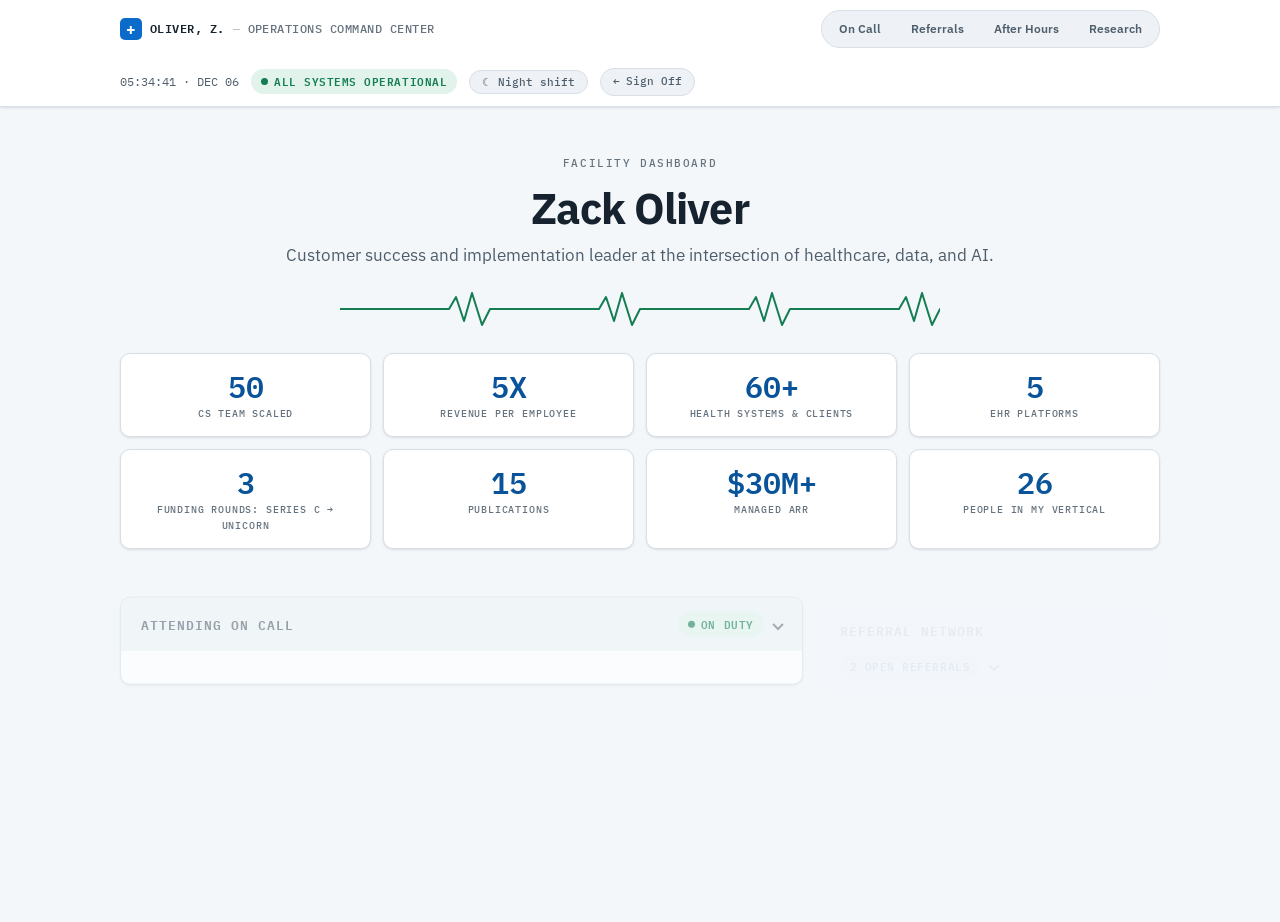
==== commit cddfd25d: "Auto-expand + scroll the target section on nav tab click Clicking a tab (On Call / Referrals / After" ====
--- a/healthcare.html
+++ b/healthcare.html
@@ -394,6 +394,7 @@
       </section>
 
     </div>
+    <div id="scrollSpacer" aria-hidden="true" style="height: 0px;"></div>
   </main>
 
   <footer class="sys-footer">
--- a/healthcare.css
+++ b/healthcare.css
@@ -166,22 +166,27 @@
 
 .statusbar-nav {
   display: flex;
-  gap: 4px;
-  margin-right: auto;
+  gap: 2px;
+  margin-left: auto;
+  background: var(--surface-2);
+  border: 1px solid var(--border);
+  border-radius: var(--radius-pill);
+  padding: 3px;
 }
 
 .statusbar-nav a {
-  font-size: 0.82rem;
-  font-weight: 500;
+  font-size: 0.78rem;
+  font-weight: 600;
   color: var(--text-2);
   text-decoration: none;
-  padding: 5px 10px;
-  border-radius: var(--radius-sm);
-  transition: background var(--transition), color var(--transition);
+  padding: 5px 14px;
+  border-radius: var(--radius-pill);
+  transition: background var(--transition), color var(--transition), box-shadow var(--transition);
 }
 .statusbar-nav a:hover {
-  background: var(--surface-2);
+  background: var(--surface);
   color: var(--text);
+  box-shadow: var(--shadow-1);
 }
 
 .statusbar-right {
@@ -804,7 +809,14 @@
 
 /* ── Responsive ───────────────────────────────────── */
 @media (max-width: 880px) {
-  .statusbar-nav { order: 3; width: 100%; margin-right: 0; }
+  .statusbar-nav {
+    order: 3;
+    width: 100%;
+    margin-left: 0;
+    overflow-x: auto;
+    -webkit-overflow-scrolling: touch;
+  }
+  .statusbar-nav a { white-space: nowrap; flex-shrink: 0; }
   .statusbar-right { margin-left: auto; }
   .clock { display: none; }
 }
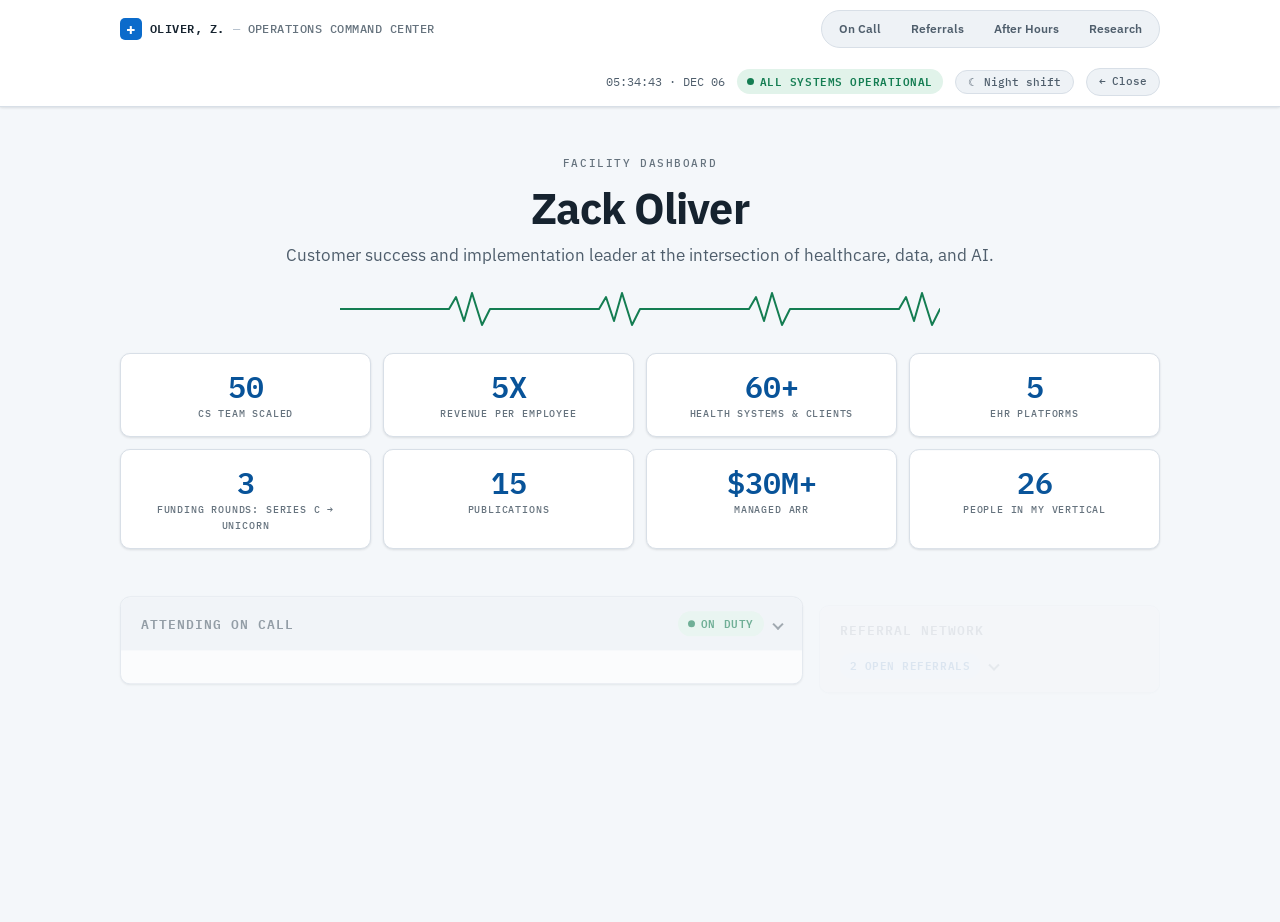
==== commit 9b42ecfb: "Right-align the shift toggle/exit row; rename Sign Off to Close .statusbar-right lacked a margin-lef" ====
--- a/healthcare.html
+++ b/healthcare.html
@@ -34,9 +34,9 @@
           <span class="theme-toggle-icon" aria-hidden="true">☾</span>
           <span class="theme-toggle-label">Night shift</span>
         </button>
-        <a class="theme-toggle mode-exit" href="index.html" aria-label="Sign off — return to the classic portfolio">
+        <a class="theme-toggle mode-exit" href="index.html" aria-label="Close — return to the classic portfolio">
           <span aria-hidden="true">←</span>
-          <span>Sign Off</span>
+          <span>Close</span>
         </a>
       </div>
     </div>
--- a/healthcare.css
+++ b/healthcare.css
@@ -193,6 +193,7 @@
   display: flex;
   align-items: center;
   gap: 12px;
+  margin-left: auto;
 }
 
 .clock {
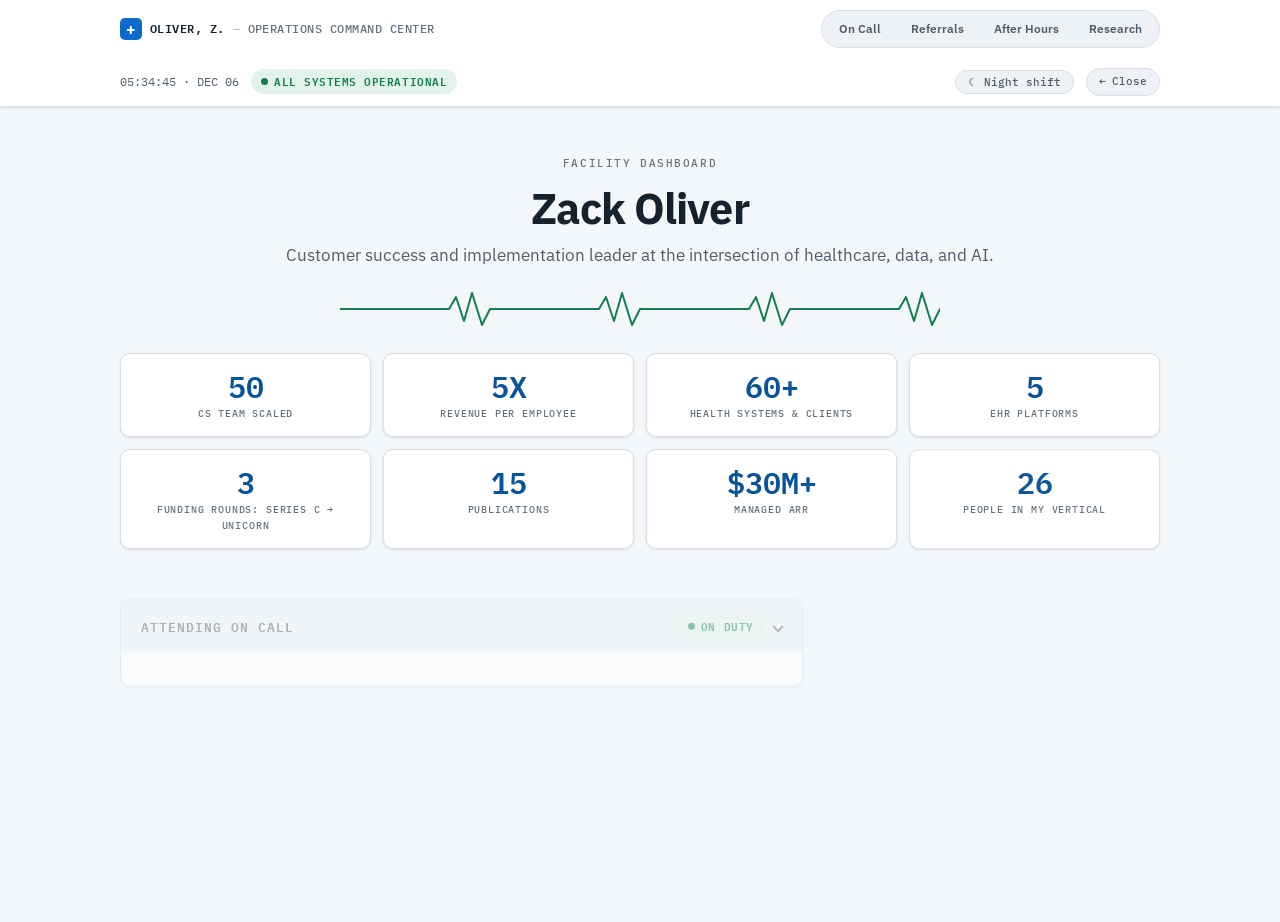
==== commit cb74d608: "Keep the clock/status pill left-aligned within the status row Right-aligning the whole .statusbar-ri" ====
--- a/healthcare.html
+++ b/healthcare.html
@@ -30,14 +30,16 @@
       <div class="statusbar-right">
         <span class="clock" id="clock" aria-hidden="true"></span>
         <span class="pill pill--ok pill--pulse"><span class="pill-dot" aria-hidden="true"></span>ALL SYSTEMS OPERATIONAL</span>
-        <button class="theme-toggle" id="themeToggle" type="button" aria-pressed="false">
-          <span class="theme-toggle-icon" aria-hidden="true">☾</span>
-          <span class="theme-toggle-label">Night shift</span>
-        </button>
-        <a class="theme-toggle mode-exit" href="index.html" aria-label="Close — return to the classic portfolio">
-          <span aria-hidden="true">←</span>
-          <span>Close</span>
-        </a>
+        <div class="statusbar-actions">
+          <button class="theme-toggle" id="themeToggle" type="button" aria-pressed="false">
+            <span class="theme-toggle-icon" aria-hidden="true">☾</span>
+            <span class="theme-toggle-label">Night shift</span>
+          </button>
+          <a class="theme-toggle mode-exit" href="index.html" aria-label="Close — return to the classic portfolio">
+            <span aria-hidden="true">←</span>
+            <span>Close</span>
+          </a>
+        </div>
       </div>
     </div>
   </header>
--- a/healthcare.css
+++ b/healthcare.css
@@ -190,6 +190,13 @@
 }
 
 .statusbar-right {
+  display: flex;
+  align-items: center;
+  gap: 12px;
+  flex: 1;
+}
+
+.statusbar-actions {
   display: flex;
   align-items: center;
   gap: 12px;
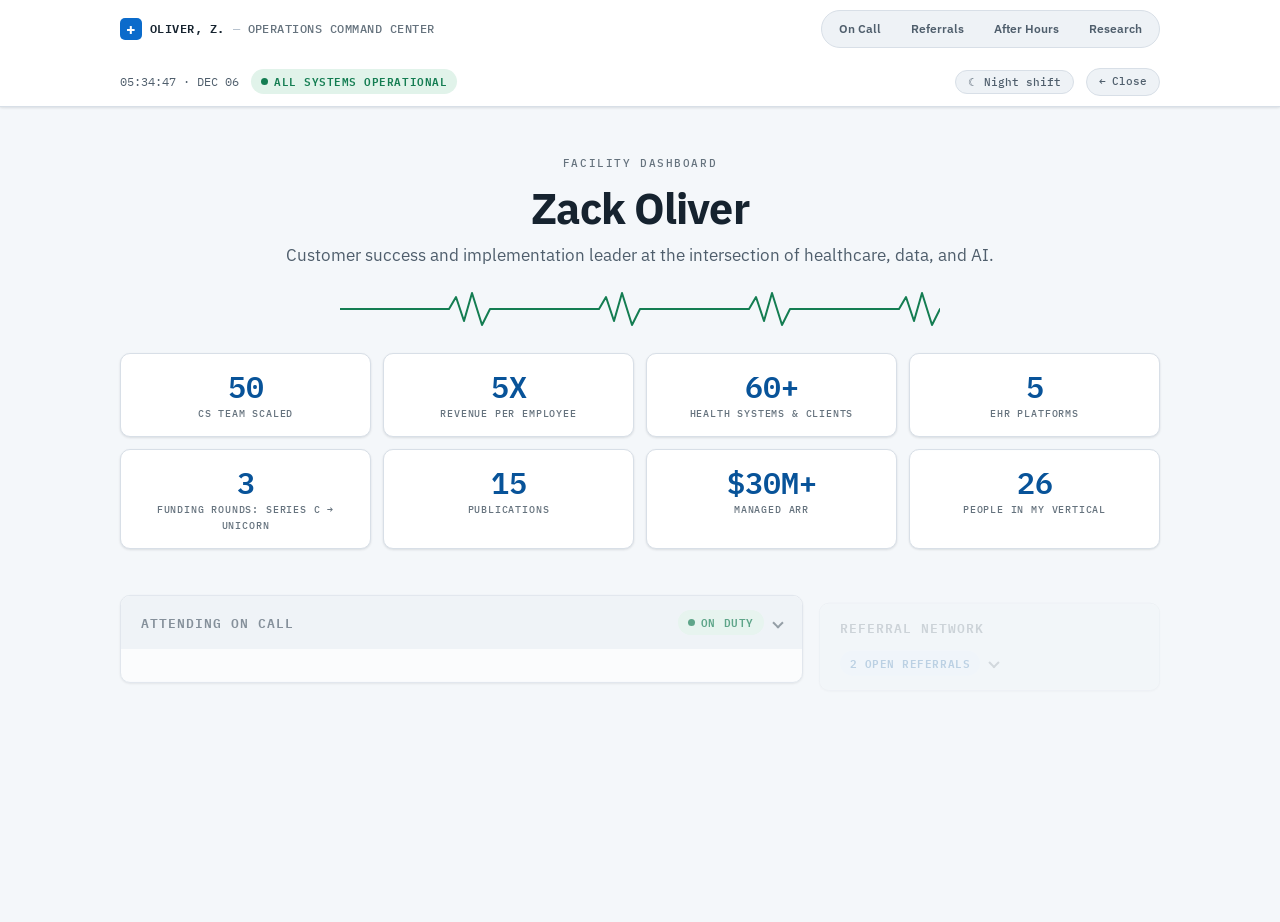
==== commit 7212b9e5: "Rename link text for arcade games" ====
--- a/healthcare.html
+++ b/healthcare.html
@@ -195,7 +195,7 @@
                   <li><a href="https://zack0liver.github.io/kettlebell-app/" target="_blank" rel="noopener">Kettlebell Genie</a></li>
                   <li><a href="https://zack0liver.github.io/recipe-clipper/" target="_blank" rel="noopener">NomBook</a></li>
                   <li><a href="https://zack0liver.github.io/spark-app/" target="_blank" rel="noopener">Spark App</a></li>
-                  <li><a href="https://zack0liver.github.io/games" target="_blank" rel="noopener">Zack's Arcade</a></li>
+                  <li><a href="https://zack0liver.github.io/games" target="_blank" rel="noopener">Retro Arcade Games</a></li>
                 </ul>
               </noscript>
             </div>
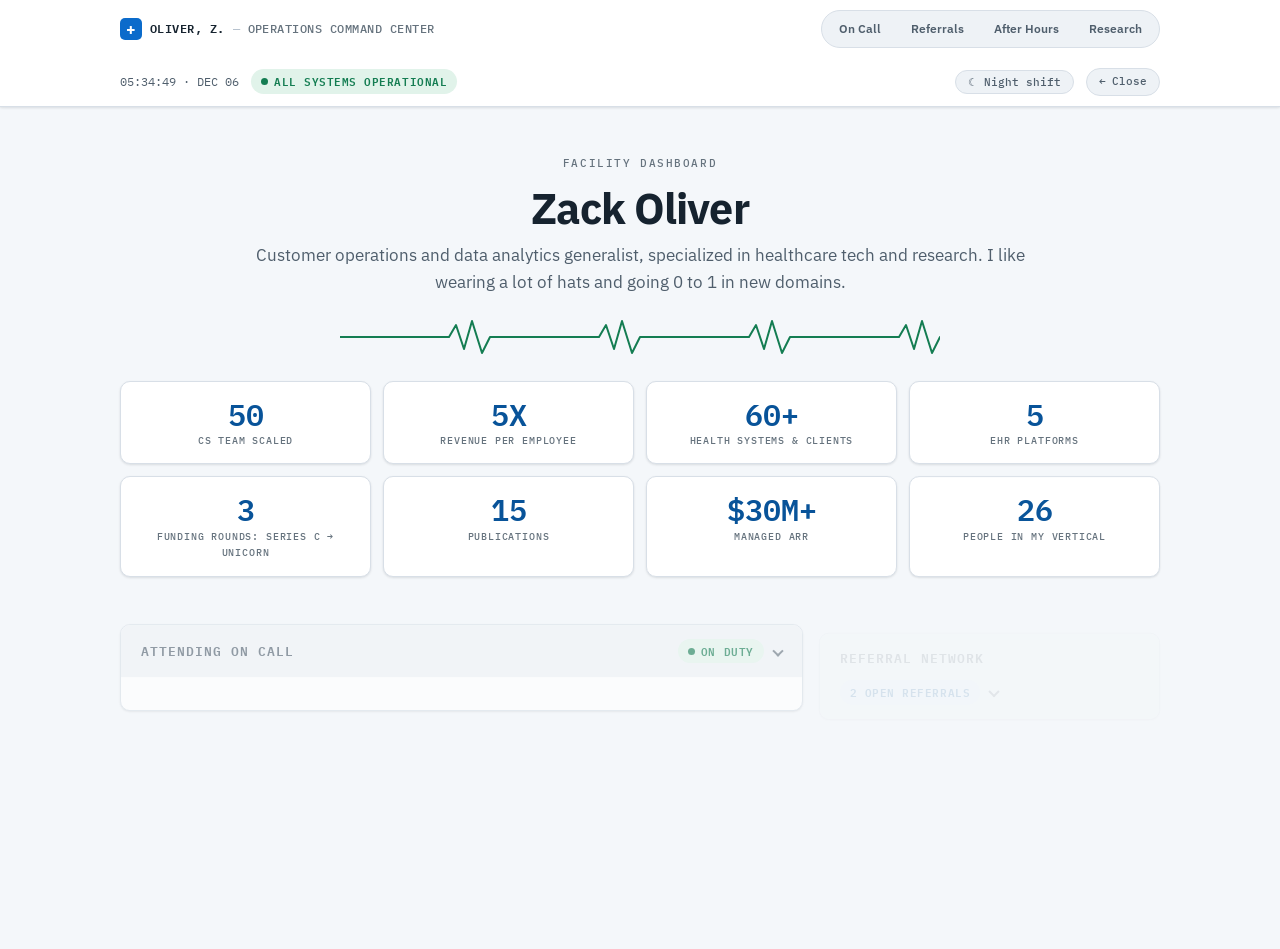
==== commit a1c891ce: "Update headline copy to a generalist framing Replace the "customer success and implementation leader" ====
--- a/healthcare.html
+++ b/healthcare.html
@@ -4,7 +4,7 @@
   <meta charset="UTF-8" />
   <meta name="viewport" content="width=device-width, initial-scale=1.0" />
   <title>Zack Oliver — Healthcare Mode</title>
-  <meta name="description" content="Zack Oliver — customer success and implementation leader at the intersection of healthcare, data, and AI." />
+  <meta name="description" content="Zack Oliver — customer operations and data analytics generalist, specialized in healthcare tech and research." />
   <link rel="preconnect" href="https://fonts.googleapis.com" />
   <link rel="preconnect" href="https://fonts.gstatic.com" crossorigin />
   <link href="https://fonts.googleapis.com/css2?family=IBM+Plex+Sans:wght@400;500;600;700&family=IBM+Plex+Mono:wght@400;500;600&display=swap" rel="stylesheet" />
@@ -49,7 +49,7 @@
     <section class="hero" aria-labelledby="heroName">
       <p class="hero-kicker">FACILITY DASHBOARD</p>
       <h1 id="heroName">Zack Oliver</h1>
-      <p class="tagline">Customer success and implementation leader at the intersection of healthcare, data, and AI.</p>
+      <p class="tagline">Customer operations and data analytics generalist, specialized in healthcare tech and research. I like wearing a lot of hats and going 0 to 1 in new domains.</p>
 
       <div class="ekg" aria-hidden="true">
         <svg viewBox="0 0 600 40" preserveAspectRatio="none" focusable="false">
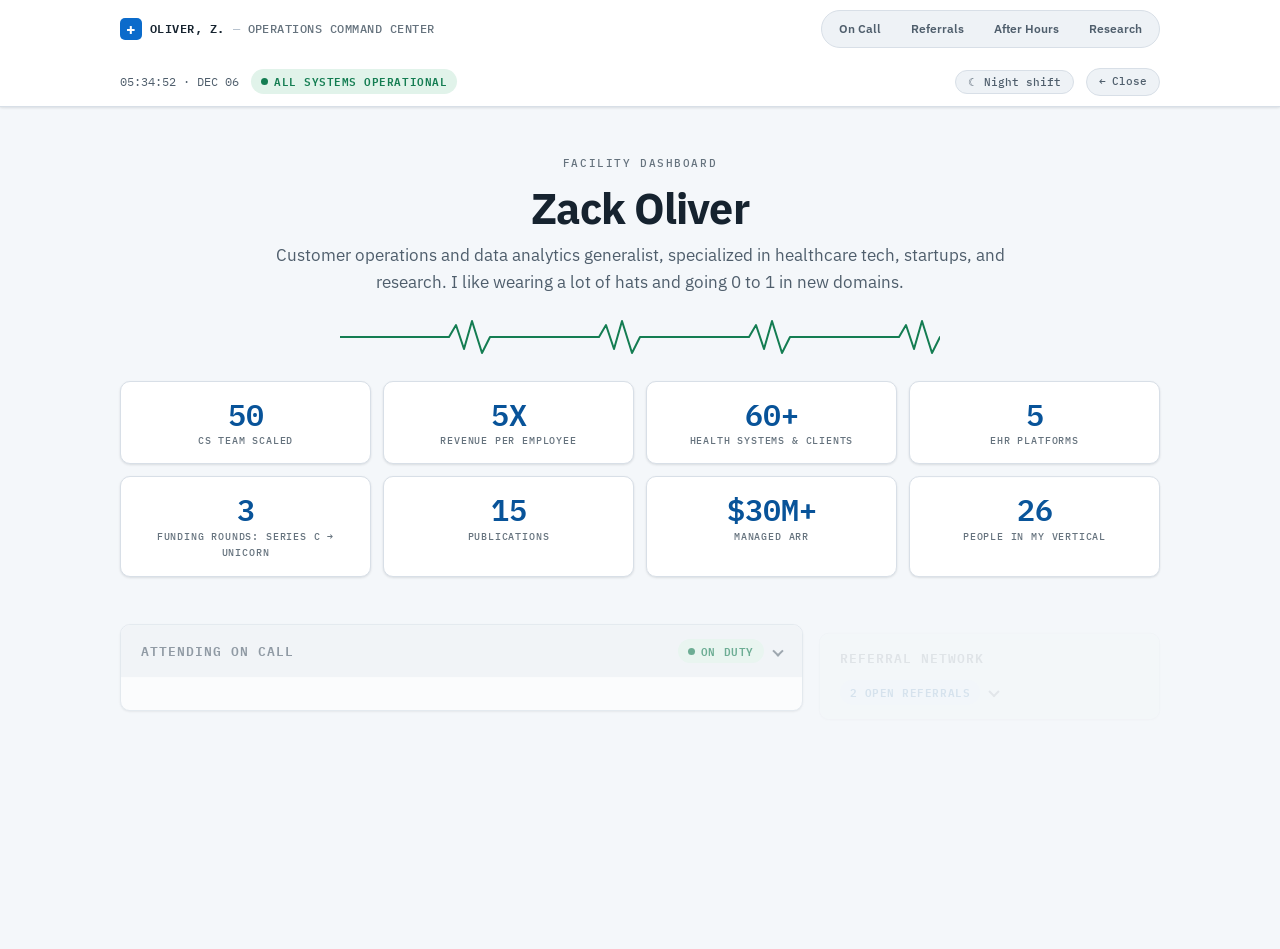
==== commit 5dca53f0: "Add startups to the headline specialization list The bio's origin story, two side projects, and seve" ====
--- a/healthcare.html
+++ b/healthcare.html
@@ -4,7 +4,7 @@
   <meta charset="UTF-8" />
   <meta name="viewport" content="width=device-width, initial-scale=1.0" />
   <title>Zack Oliver — Healthcare Mode</title>
-  <meta name="description" content="Zack Oliver — customer operations and data analytics generalist, specialized in healthcare tech and research." />
+  <meta name="description" content="Zack Oliver — customer operations and data analytics generalist, specialized in healthcare tech, startups, and research." />
   <link rel="preconnect" href="https://fonts.googleapis.com" />
   <link rel="preconnect" href="https://fonts.gstatic.com" crossorigin />
   <link href="https://fonts.googleapis.com/css2?family=IBM+Plex+Sans:wght@400;500;600;700&family=IBM+Plex+Mono:wght@400;500;600&display=swap" rel="stylesheet" />
@@ -49,7 +49,7 @@
     <section class="hero" aria-labelledby="heroName">
       <p class="hero-kicker">FACILITY DASHBOARD</p>
       <h1 id="heroName">Zack Oliver</h1>
-      <p class="tagline">Customer operations and data analytics generalist, specialized in healthcare tech and research. I like wearing a lot of hats and going 0 to 1 in new domains.</p>
+      <p class="tagline">Customer operations and data analytics generalist, specialized in healthcare tech, startups, and research. I like wearing a lot of hats and going 0 to 1 in new domains.</p>
 
       <div class="ekg" aria-hidden="true">
         <svg viewBox="0 0 600 40" preserveAspectRatio="none" focusable="false">
